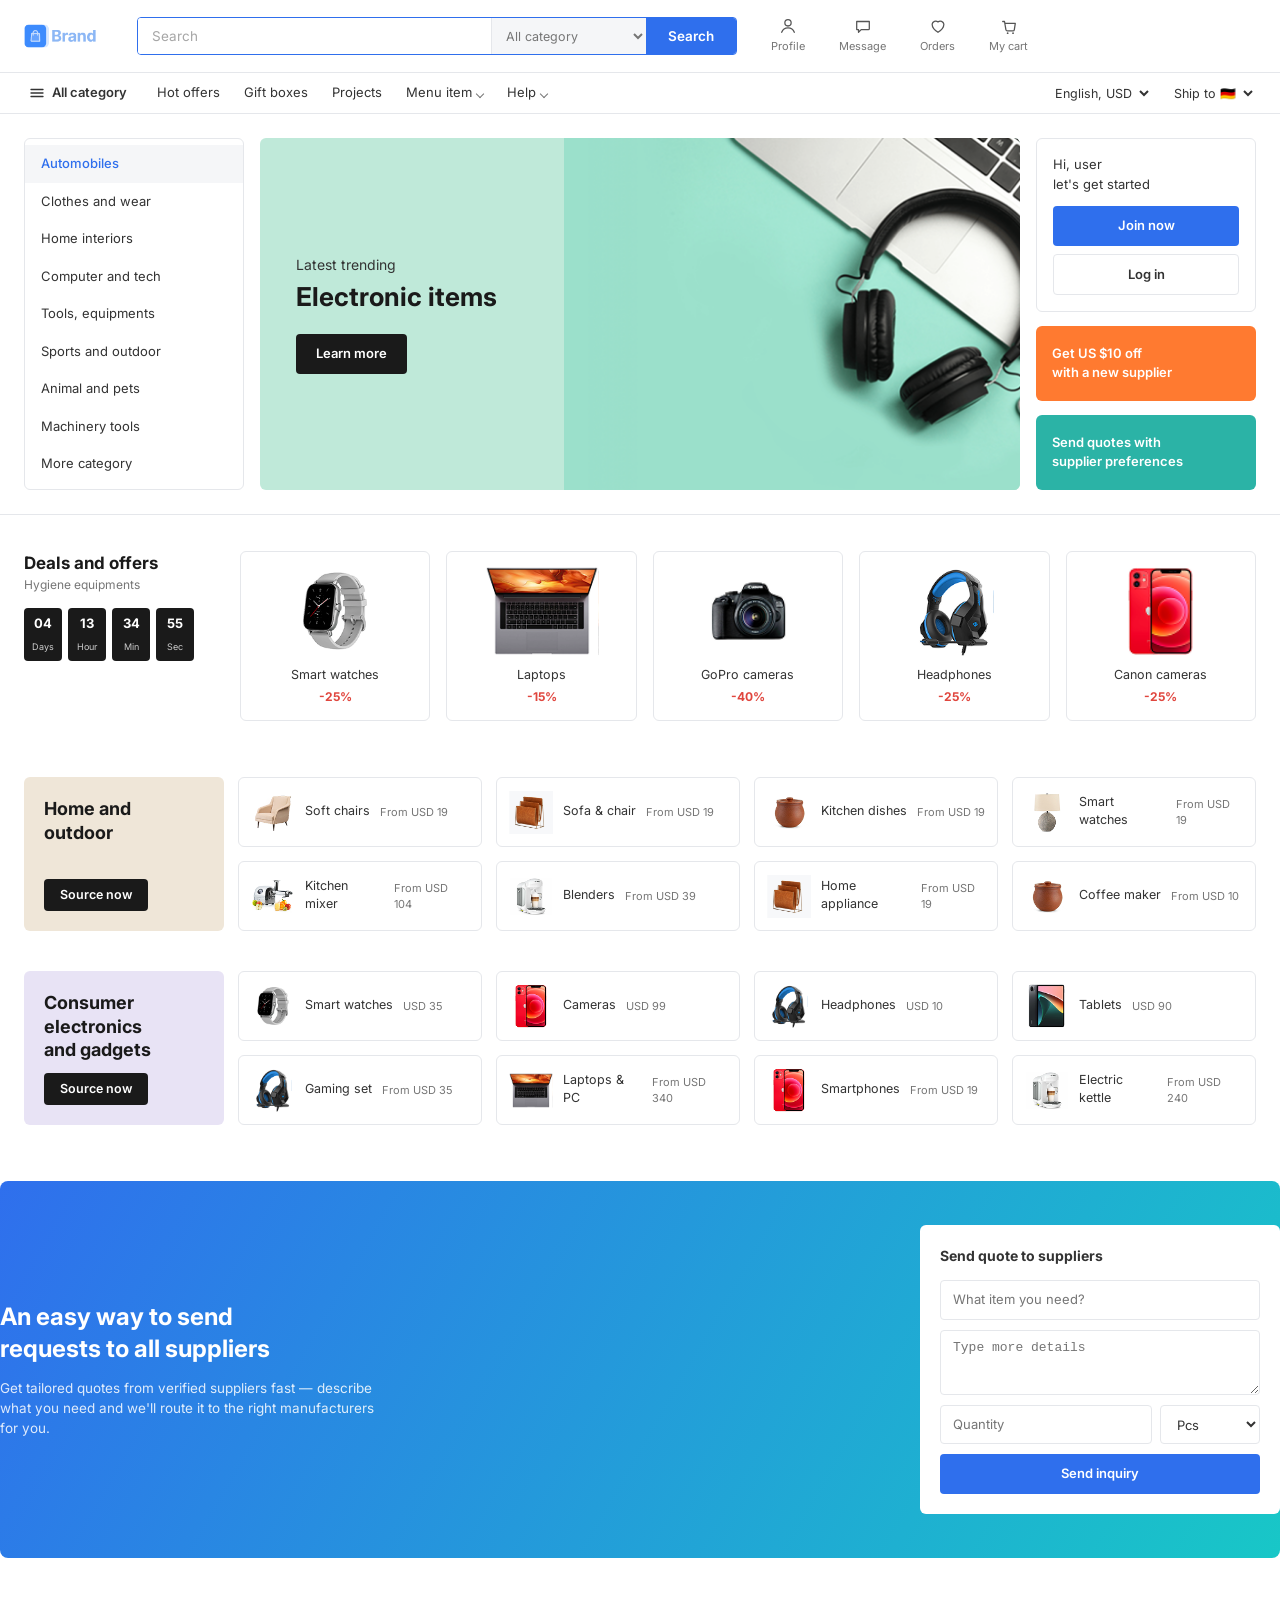
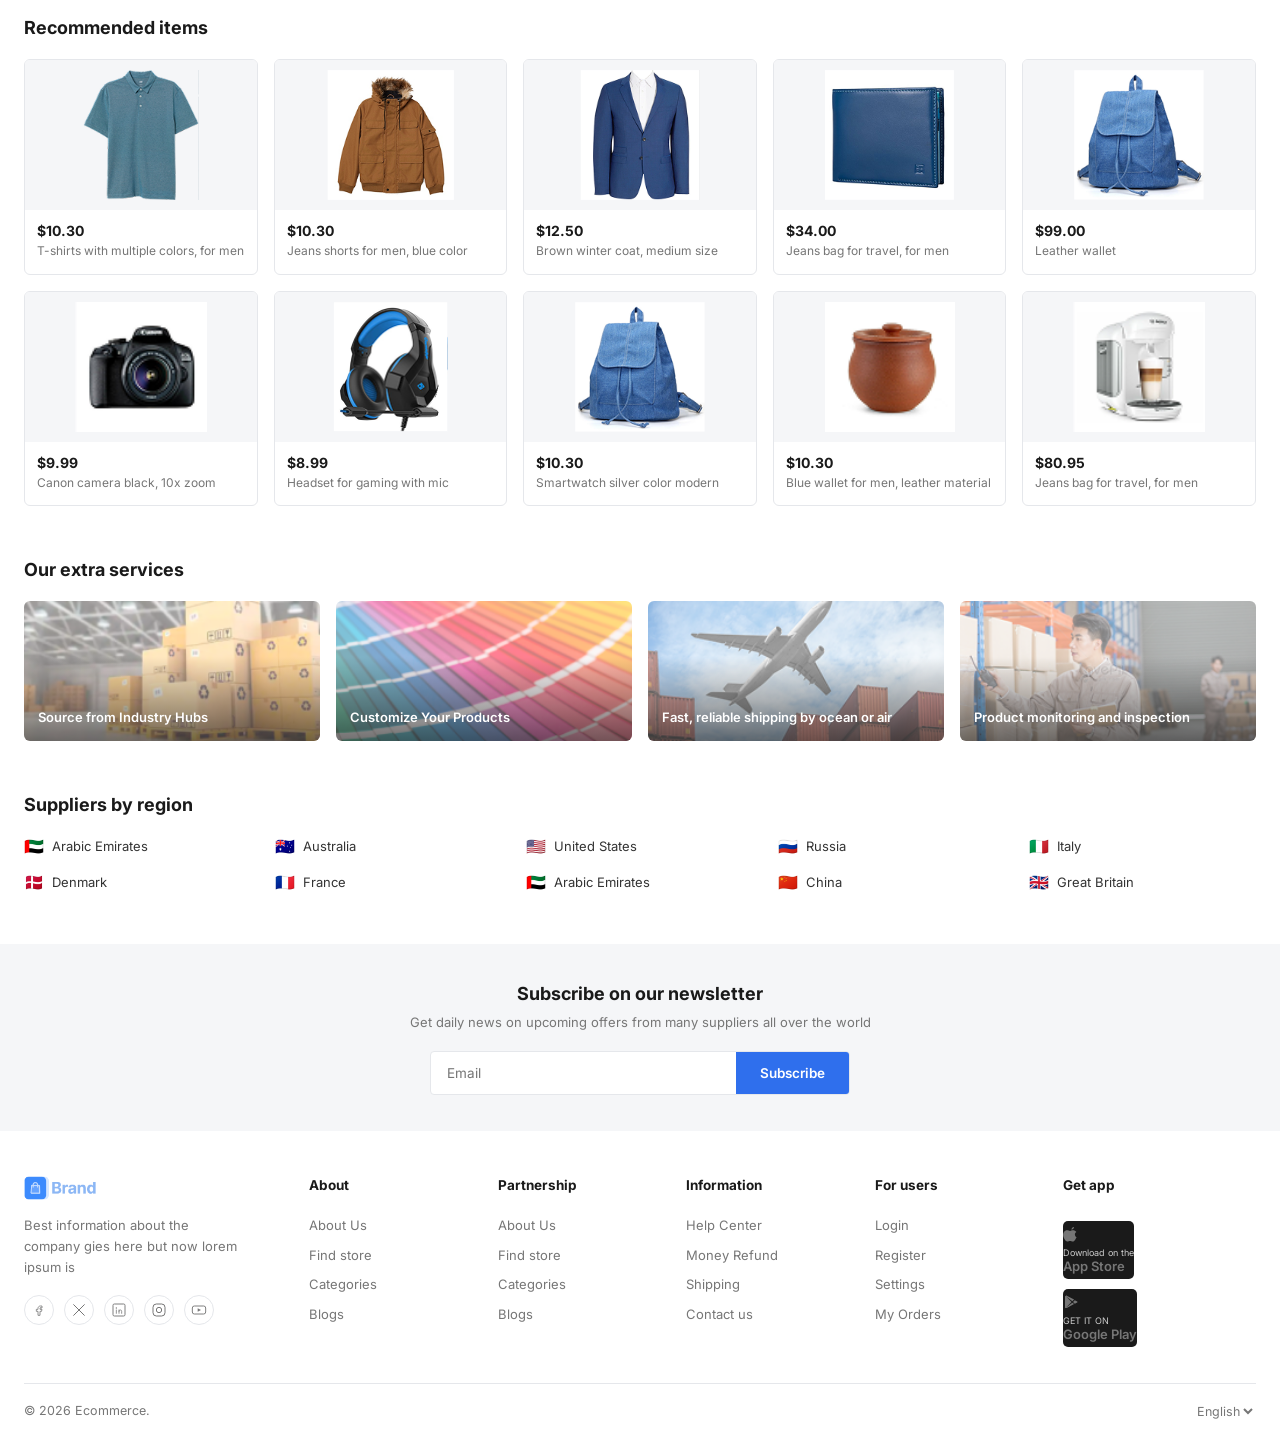
==== index.html @ 930d9fb3 "my second upload from vs code" ====
<!DOCTYPE html>
<html lang="en">
<head>
  <meta charset="UTF-8" />
  <meta name="viewport" content="width=device-width, initial-scale=1.0" />
  <title>Brand — Latest Trending Electronic Items</title>
  <link rel="preconnect" href="https://fonts.googleapis.com">
  <link rel="preconnect" href="https://fonts.gstatic.com" crossorigin>
  <link href="https://fonts.googleapis.com/css2?family=Inter:wght@400;500;600;700&display=swap" rel="stylesheet">
  <link rel="stylesheet" href="css/reset.css" />
  <link rel="stylesheet" href="css/style.css" />
</head>
<body>

  <!-- ===================== HEADER ===================== -->
  <header class="site-header" id="siteHeader">

    <!-- Main bar: logo, search, account icons -->
    <div class="main-nav">
      <div class="container main-nav__inner">

        <a href="index.html" class="logo" aria-label="Brand home">
          <img src="assets/images/logo/logo.png" alt="Brand logo" class="logo__img" />
        </a>

        <form class="search-form" role="search" action="#" method="get">
          <input type="search" name="q" placeholder="Search" aria-label="Search products" />
          <select class="search-form__category" aria-label="Category">
            <option>All category</option>
            <option>Electronics</option>
            <option>Clothes and wear</option>
            <option>Home interiors</option>
            <option>Computer and tech</option>
          </select>
          <button type="submit" class="search-form__btn">Search</button>
        </form>

        <div class="nav-actions">
          <button class="account-link">
            <svg width="18" height="18" viewBox="0 0 20 20" fill="none"><circle cx="10" cy="6.5" r="3.5" stroke="currentColor" stroke-width="1.4"/><path d="M3 17c1.2-3.5 4-5 7-5s5.8 1.5 7 5" stroke="currentColor" stroke-width="1.4" stroke-linecap="round"/></svg>
            <span>Profile</span>
          </button>
          <button class="account-link">
            <svg width="18" height="18" viewBox="0 0 20 20" fill="none"><path d="M3 5h14v8a1 1 0 01-1 1H8l-3 3v-3H3V5z" stroke="currentColor" stroke-width="1.4" stroke-linejoin="round"/></svg>
            <span>Message</span>
          </button>
          <button class="account-link">
            <svg width="18" height="18" viewBox="0 0 20 20" fill="none"><path d="M10 17s-6.5-4.2-6.5-9A4 4 0 0110 5.5 4 4 0 0116.5 8c0 4.8-6.5 9-6.5 9z" stroke="currentColor" stroke-width="1.4" stroke-linejoin="round"/></svg>
            <span>Orders</span>
          </button>
          <button class="account-link">
            <svg width="18" height="18" viewBox="0 0 20 20" fill="none"><path d="M3 5h2l1.6 9.2a1.5 1.5 0 001.5 1.3h6.3a1.5 1.5 0 001.48-1.25L17 7H6" stroke="currentColor" stroke-width="1.4" stroke-linecap="round" stroke-linejoin="round"/><circle cx="8.5" cy="18" r="1" fill="currentColor"/><circle cx="14.5" cy="18" r="1" fill="currentColor"/></svg>
            <span>My cart</span>
          </button>

          <button class="hamburger" id="hamburgerBtn" aria-label="Open menu" aria-expanded="false">
            <span></span><span></span><span></span>
          </button>
        </div>

      </div>
    </div>

    <!-- Secondary bar: category menu, language, ship-to -->
    <div class="sub-nav">
      <div class="container sub-nav__inner">
        <nav class="sub-nav__left" aria-label="Secondary">
          <button class="all-category-btn">
            <svg width="14" height="14" viewBox="0 0 14 14" fill="none"><path d="M1 3.5h12M1 7h12M1 10.5h12" stroke="currentColor" stroke-width="1.3" stroke-linecap="round"/></svg>
            All category
          </button>
          <a href="#">Hot offers</a>
          <a href="#">Gift boxes</a>
          <a href="#">Projects</a>
          <a href="#" class="has-caret">Menu item</a>
          <a href="#" class="has-caret">Help</a>
        </nav>
        <div class="sub-nav__right">
          <select class="sub-nav__select" aria-label="Language and currency">
            <option>English, USD</option>
            <option>French, EUR</option>
            <option>Urdu, PKR</option>
          </select>
          <select class="sub-nav__select" aria-label="Ship to">
            <option>Ship to 🇩🇪</option>
            <option>Ship to 🇺🇸</option>
            <option>Ship to 🇵🇰</option>
          </select>
        </div>
      </div>
    </div>
  </header>

  <!-- Mobile / off-canvas menu -->
  <div class="mobile-menu" id="mobileMenu">
    <div class="mobile-menu__header">
      <img src="assets/images/logo/logo.png" alt="Brand logo" class="logo__img" />
      <button class="icon-btn" id="closeMobileMenu" aria-label="Close menu">
        <svg width="20" height="20" viewBox="0 0 20 20"><path d="M4 4l12 12M16 4L4 16" stroke="currentColor" stroke-width="1.6" stroke-linecap="round"/></svg>
      </button>
    </div>
    <nav class="mobile-menu__nav">
      <a href="#">All category</a>
      <a href="#">Hot offers</a>
      <a href="#">Gift boxes</a>
      <a href="#">Projects</a>
      <a href="#">Menu item</a>
      <a href="#">Help</a>
    </nav>
  </div>
  <div class="overlay" id="overlay"></div>

  <!-- ===================== MAIN PLACEHOLDER ===================== -->
  <main>

    <!-- ===================== HERO ===================== -->
    <section class="hero">
      <div class="container hero__grid">

        <aside class="hero__categories">
          <ul>
            <li class="is-active">Automobiles</li>
            <li>Clothes and wear</li>
            <li>Home interiors</li>
            <li>Computer and tech</li>
            <li>Tools, equipments</li>
            <li>Sports and outdoor</li>
            <li>Animal and pets</li>
            <li>Machinery tools</li>
            <li>More category</li>
          </ul>
        </aside>

        <div class="hero__banner">
          <div class="hero__banner-text">
            <p class="hero__eyebrow">Latest trending</p>
            <h1>Electronic items</h1>
            <button class="btn btn--dark">Learn more</button>
          </div>
          <img src="assets/images/backgrounds/banner-board-800x420-2.png" alt="Headphones and laptop" class="hero__banner-img" />
        </div>

        <div class="hero__side">
          <div class="hero__welcome">
            <p>Hi, user<br/>let's get started</p>
            <button class="btn btn--primary btn--block">Join now</button>
            <button class="btn btn--outline btn--block">Log in</button>
          </div>
          <div class="hero__promo hero__promo--orange">
            <p>Get US $10 off<br/>with a new supplier</p>
          </div>
          <div class="hero__promo hero__promo--teal">
            <p>Send quotes with<br/>supplier preferences</p>
          </div>
        </div>

      </div>
    </section>

    <!-- ===================== DEALS & OFFERS ===================== -->
    <section class="deals">
      <div class="container deals__grid">

        <div class="deals__heading">
          <h2>Deals and offers</h2>
          <p>Hygiene equipments</p>
          <div class="countdown" id="dealsCountdown">
            <div><span id="cd-days">04</span><small>Days</small></div>
            <div><span id="cd-hours">13</span><small>Hour</small></div>
            <div><span id="cd-mins">34</span><small>Min</small></div>
            <div><span id="cd-secs">56</span><small>Sec</small></div>
          </div>
        </div>

        <a href="listing.html" class="deal-card">
          <img src="assets/images/products/tech/8.png" alt="Smart watches" />
          <p class="deal-card__name">Smart watches</p>
          <p class="deal-card__off">-25%</p>
        </a>
        <a href="listing.html" class="deal-card">
          <img src="assets/images/products/tech/image-34.png" alt="Laptops" />
          <p class="deal-card__name">Laptops</p>
          <p class="deal-card__off">-15%</p>
        </a>
        <a href="listing.html" class="deal-card">
          <img src="assets/images/products/tech/6.png" alt="GoPro cameras" />
          <p class="deal-card__name">GoPro cameras</p>
          <p class="deal-card__off">-40%</p>
        </a>
        <a href="listing.html" class="deal-card">
          <img src="assets/images/products/tech/image-29.png" alt="Headphones" />
          <p class="deal-card__name">Headphones</p>
          <p class="deal-card__off">-25%</p>
        </a>
        <a href="listing.html" class="deal-card">
          <img src="assets/images/products/tech/image-33.png" alt="Canon cameras" />
          <p class="deal-card__name">Canon cameras</p>
          <p class="deal-card__off">-25%</p>
        </a>

      </div>
    </section>

    <!-- ===================== CATEGORY: HOME & OUTDOOR ===================== -->
    <section class="category-block">
      <div class="container category-block__grid">

        <div class="category-block__intro category-block__intro--tan">
          <h3>Home and<br/>outdoor</h3>
          <button class="btn btn--dark btn--sm">Source now</button>
        </div>

        <a href="#" class="mini-card">
          <img src="assets/images/products/interior/1.png" alt="Soft chairs" />
          <p>Soft chairs</p>
          <span>From USD 19</span>
        </a>
        <a href="#" class="mini-card">
          <img src="assets/images/products/interior/7.png" alt="Sofa & chair" />
          <p>Sofa &amp; chair</p>
          <span>From USD 19</span>
        </a>
        <a href="#" class="mini-card">
          <img src="assets/images/products/interior/3.png" alt="Kitchen dishes" />
          <p>Kitchen dishes</p>
          <span>From USD 19</span>
        </a>
        <a href="#" class="mini-card">
          <img src="assets/images/products/interior/6.png" alt="Smart watches" />
          <p>Smart watches</p>
          <span>From USD 19</span>
        </a>

        <a href="#" class="mini-card">
          <img src="assets/images/products/interior/9.png" alt="Kitchen mixer" />
          <p>Kitchen mixer</p>
          <span>From USD 104</span>
        </a>
        <a href="#" class="mini-card">
          <img src="assets/images/products/interior/8.png" alt="Blenders" />
          <p>Blenders</p>
          <span>From USD 39</span>
        </a>
        <a href="#" class="mini-card">
          <img src="assets/images/products/interior/7.png" alt="Home appliance" />
          <p>Home appliance</p>
          <span>From USD 19</span>
        </a>
        <a href="#" class="mini-card">
          <img src="assets/images/products/interior/3.png" alt="Coffee maker" />
          <p>Coffee maker</p>
          <span>From USD 10</span>
        </a>

      </div>
    </section>

    <!-- ===================== CATEGORY: CONSUMER ELECTRONICS ===================== -->
    <section class="category-block">
      <div class="container category-block__grid">

        <div class="category-block__intro category-block__intro--lavender">
          <h3>Consumer electronics<br/>and gadgets</h3>
          <button class="btn btn--dark btn--sm">Source now</button>
        </div>

        <a href="#" class="mini-card">
          <img src="assets/images/products/tech/8.png" alt="Smart watches" />
          <p>Smart watches</p>
          <span>USD 35</span>
        </a>
        <a href="#" class="mini-card">
          <img src="assets/images/products/tech/image-33.png" alt="Cameras" />
          <p>Cameras</p>
          <span>USD 99</span>
        </a>
        <a href="#" class="mini-card">
          <img src="assets/images/products/tech/image-29.png" alt="Headphones" />
          <p>Headphones</p>
          <span>USD 10</span>
        </a>
        <a href="#" class="mini-card">
          <img src="assets/images/products/tech/image-32.png" alt="Tablets" />
          <p>Tablets</p>
          <span>USD 90</span>
        </a>

        <a href="#" class="mini-card">
          <img src="assets/images/products/tech/image-29.png" alt="Gaming set" />
          <p>Gaming set</p>
          <span>From USD 35</span>
        </a>
        <a href="#" class="mini-card">
          <img src="assets/images/products/tech/image-34.png" alt="Laptops & PC" />
          <p>Laptops &amp; PC</p>
          <span>From USD 340</span>
        </a>
        <a href="#" class="mini-card">
          <img src="assets/images/products/tech/image-33.png" alt="Smartphones" />
          <p>Smartphones</p>
          <span>From USD 19</span>
        </a>
        <a href="#" class="mini-card">
          <img src="assets/images/products/interior/8.png" alt="Electric kettle" />
          <p>Electric kettle</p>
          <span>From USD 240</span>
        </a>

      </div>
    </section>

    <!-- ===================== SUPPLIER CTA ===================== -->
    <section class="supplier-cta">
      <div class="container supplier-cta__grid">
        <div class="supplier-cta__text">
          <h2>An easy way to send<br/>requests to all suppliers</h2>
          <p>Get tailored quotes from verified suppliers fast — describe what you need and we'll route it to the right manufacturers for you.</p>
        </div>
        <form class="supplier-cta__form">
          <h4>Send quote to suppliers</h4>
          <input type="text" placeholder="What item you need?" />
          <textarea placeholder="Type more details" rows="3"></textarea>
          <div class="supplier-cta__form-row">
            <input type="number" placeholder="Quantity" />
            <select aria-label="Unit">
              <option>Pcs</option>
              <option>Boxes</option>
              <option>Pallets</option>
            </select>
          </div>
          <button type="submit" class="btn btn--primary btn--block">Send inquiry</button>
        </form>
      </div>
    </section>

    <!-- ===================== RECOMMENDED ITEMS ===================== -->
    <section class="recommended">
      <div class="container">
        <h2>Recommended items</h2>
        <div class="product-grid">

          <a href="listing.html" class="product-card">
            <img src="assets/images/products/cloth/bitmap.png" alt="T-shirts with multiple colors, for men" />
            <p class="product-card__price">$10.30</p>
            <p class="product-card__name">T-shirts with multiple colors, for men</p>
          </a>
          <a href="listing.html" class="product-card">
            <img src="assets/images/products/cloth/2-1.png" alt="Jeans shorts for men, blue color" />
            <p class="product-card__price">$10.30</p>
            <p class="product-card__name">Jeans shorts for men, blue color</p>
          </a>
          <a href="listing.html" class="product-card">
            <img src="assets/images/products/cloth/image-30.png" alt="Brown winter coat, medium size" />
            <p class="product-card__price">$12.50</p>
            <p class="product-card__name">Brown winter coat, medium size</p>
          </a>
          <a href="listing.html" class="product-card">
            <img src="assets/images/products/cloth/image-24.png" alt="Jeans bag for travel, for men" />
            <p class="product-card__price">$34.00</p>
            <p class="product-card__name">Jeans bag for travel, for men</p>
          </a>
          <a href="listing.html" class="product-card">
            <img src="assets/images/products/cloth/image-26.png" alt="Leather wallet" />
            <p class="product-card__price">$99.00</p>
            <p class="product-card__name">Leather wallet</p>
          </a>

          <a href="listing.html" class="product-card">
            <img src="assets/images/products/tech/6.png" alt="Canon camera, black, 10x zoom" />
            <p class="product-card__price">$9.99</p>
            <p class="product-card__name">Canon camera black, 10x zoom</p>
          </a>
          <a href="listing.html" class="product-card">
            <img src="assets/images/products/tech/image-29.png" alt="Headset for gaming with mic" />
            <p class="product-card__price">$8.99</p>
            <p class="product-card__name">Headset for gaming with mic</p>
          </a>
          <a href="listing.html" class="product-card">
            <img src="assets/images/products/cloth/image-26.png" alt="Smartwatch silver color modern" />
            <p class="product-card__price">$10.30</p>
            <p class="product-card__name">Smartwatch silver color modern</p>
          </a>
          <a href="listing.html" class="product-card">
            <img src="assets/images/products/interior/3.png" alt="Blue wallet for men, leather material" />
            <p class="product-card__price">$10.30</p>
            <p class="product-card__name">Blue wallet for men, leather material</p>
          </a>
          <a href="listing.html" class="product-card">
            <img src="assets/images/products/interior/8.png" alt="Jeans bag for travel, for men" />
            <p class="product-card__price">$80.95</p>
            <p class="product-card__name">Jeans bag for travel, for men</p>
          </a>

        </div>
      </div>
    </section>

    <!-- ===================== EXTRA SERVICES ===================== -->
    <section class="extra-services">
      <div class="container">
        <h2>Our extra services</h2>
        <div class="service-grid">
          <a href="#" class="service-card">
            <img src="assets/images/backgrounds/mask-group.png" alt="Source from Industry Hubs" />
            <p>Source from Industry Hubs</p>
          </a>
          <a href="#" class="service-card">
            <img src="assets/images/backgrounds/mask-group-1.png" alt="Customize Your Products" />
            <p>Customize Your Products</p>
          </a>
          <a href="#" class="service-card">
            <img src="assets/images/backgrounds/image-106.png" alt="Fast, reliable shipping by ocean or air" />
            <p>Fast, reliable shipping by ocean or air</p>
          </a>
          <a href="#" class="service-card">
            <img src="assets/images/backgrounds/image-107.png" alt="Product monitoring and inspection" />
            <p>Product monitoring and inspection</p>
          </a>
        </div>
      </div>
    </section>

    <!-- ===================== SUPPLIERS BY REGION ===================== -->
    <section class="suppliers-region">
      <div class="container">
        <h2>Suppliers by region</h2>
        <div class="region-grid">
          <a href="#"><span class="flag">🇦🇪</span> Arabic Emirates</a>
          <a href="#"><span class="flag">🇦🇺</span> Australia</a>
          <a href="#"><span class="flag">🇺🇸</span> United States</a>
          <a href="#"><span class="flag">🇷🇺</span> Russia</a>
          <a href="#"><span class="flag">🇮🇹</span> Italy</a>
          <a href="#"><span class="flag">🇩🇰</span> Denmark</a>
          <a href="#"><span class="flag">🇫🇷</span> France</a>
          <a href="#"><span class="flag">🇦🇪</span> Arabic Emirates</a>
          <a href="#"><span class="flag">🇨🇳</span> China</a>
          <a href="#"><span class="flag">🇬🇧</span> Great Britain</a>
        </div>
      </div>
    </section>

  </main>

  <!-- ===================== FOOTER ===================== -->
  <footer class="site-footer">

    <div class="newsletter-band">
      <div class="container newsletter-band__inner">
        <h3>Subscribe on our newsletter</h3>
        <p>Get daily news on upcoming offers from many suppliers all over the world</p>
        <form class="newsletter-form" action="#" method="post">
          <input type="email" name="email" placeholder="Email" aria-label="Email address" required />
          <button type="submit">Subscribe</button>
        </form>
      </div>
    </div>

    <div class="container">
      <div class="footer-grid">

        <div class="footer-col footer-col--brand">
          <img src="assets/images/logo/logo.png" alt="Brand logo" class="logo__img" />
          <p>Best information about the company gies here but now lorem ipsum is</p>
          <div class="social-row">
            <a href="#" aria-label="Facebook">
              <svg width="16" height="16" viewBox="0 0 24 24" fill="none"><path d="M14 9h2.5V6H14c-1.93 0-3.5 1.57-3.5 3.5V11H8v3h2.5v6h3v-6h2.3l.7-3h-3v-1.5c0-.55.45-1 1-1z" stroke="currentColor" stroke-width="1.2" stroke-linejoin="round"/></svg>
            </a>
            <a href="#" aria-label="Twitter">
              <svg width="16" height="16" viewBox="0 0 24 24" fill="none"><path d="M4 4l16 16M20 4L4 20" stroke="currentColor" stroke-width="1.5" stroke-linecap="round"/></svg>
            </a>
            <a href="#" aria-label="LinkedIn">
              <svg width="16" height="16" viewBox="0 0 24 24" fill="none"><rect x="3" y="3" width="18" height="18" rx="2" stroke="currentColor" stroke-width="1.4"/><circle cx="8" cy="9" r="1" fill="currentColor"/><path d="M8 12v5M12 12v5M12 14c0-1.5 1-2 2-2s2 .5 2 2v3" stroke="currentColor" stroke-width="1.2" stroke-linecap="round"/></svg>
            </a>
            <a href="#" aria-label="Instagram">
              <svg width="16" height="16" viewBox="0 0 24 24" fill="none"><rect x="3" y="3" width="18" height="18" rx="5" stroke="currentColor" stroke-width="1.5"/><circle cx="12" cy="12" r="4" stroke="currentColor" stroke-width="1.5"/></svg>
            </a>
            <a href="#" aria-label="YouTube">
              <svg width="16" height="16" viewBox="0 0 24 24" fill="none"><rect x="2" y="6" width="20" height="12" rx="3" stroke="currentColor" stroke-width="1.4"/><path d="M10 9.5l5 2.5-5 2.5z" fill="currentColor"/></svg>
            </a>
          </div>
        </div>

        <div class="footer-col">
          <h4>About</h4>
          <a href="#">About Us</a>
          <a href="#">Find store</a>
          <a href="#">Categories</a>
          <a href="#">Blogs</a>
        </div>

        <div class="footer-col">
          <h4>Partnership</h4>
          <a href="#">About Us</a>
          <a href="#">Find store</a>
          <a href="#">Categories</a>
          <a href="#">Blogs</a>
        </div>

        <div class="footer-col">
          <h4>Information</h4>
          <a href="#">Help Center</a>
          <a href="#">Money Refund</a>
          <a href="#">Shipping</a>
          <a href="#">Contact us</a>
        </div>

        <div class="footer-col">
          <h4>For users</h4>
          <a href="#">Login</a>
          <a href="#">Register</a>
          <a href="#">Settings</a>
          <a href="#">My Orders</a>
        </div>

        <div class="footer-col footer-col--app">
          <h4>Get app</h4>
          <a href="#" class="app-badge">
            <svg width="16" height="16" viewBox="0 0 24 24" fill="currentColor"><path d="M16.5 1.5c.1 1-.3 2-1 2.7-.6.8-1.7 1.4-2.7 1.3-.1-1 .4-2 1-2.7.7-.8 1.8-1.3 2.7-1.3zM20 17.4c-.5 1.2-.8 1.7-1.5 2.7-1 1.5-2.3 3.3-4 3.3-1.5 0-1.9-1-3.9-1s-2.5 1-4 1c-1.7 0-3-1.7-4-3.1-2.7-4-3-8.6-1.3-11.1 1.2-1.8 3-2.8 4.8-2.8 1.8 0 3 1 4.5 1s2.5-1.2 4.7-1c1.4.1 3.6.6 4.8 2.7-3.4 1.9-2.9 6.4.9 8.3z"/></svg>
            <div><span>Download on the</span><strong>App Store</strong></div>
          </a>
          <a href="#" class="app-badge">
            <svg width="16" height="16" viewBox="0 0 24 24" fill="currentColor"><path d="M3.6 2.6c-.4.3-.6.8-.6 1.4v16c0 .6.2 1.1.6 1.4l9.2-9.4-9.2-9.4zM15 12l2.7-2.7 3.6 2c.7.4.7 1 0 1.4l-3.6 2L15 12zM4.3 3.3L14 11l2.6-2.6L5.7 2.6c-.5-.3-1-.2-1.4.2v.5zM4.3 20.7c.4.4.9.5 1.4.2l10.9-5.8L14 13l-9.7 7.7z"/></svg>
            <div><span>GET IT ON</span><strong>Google Play</strong></div>
          </a>
        </div>

      </div>

      <div class="footer-bottom">
        <p>&copy; 2026 Ecommerce.</p>
        <select class="footer-bottom__lang" aria-label="Language">
          <option>English</option>
          <option>French</option>
          <option>Urdu</option>
        </select>
      </div>
    </div>

  </footer>

  <script src="js/main.js"></script>
</body>
</html>
---- css/style.css ----
/* =====================================================
   DESIGN TOKENS — matched to Figma (blue B2B marketplace style)
===================================================== */
:root {
  --color-blue:        #2F6FED;   /* primary brand blue */
  --color-blue-dark:    #1F54C2;
  --color-ink:           #1A1A1A;
  --color-text:           #333333;
  --color-muted:            #767676;
  --color-line:              #E5E7EB;
  --color-bg:                  #FFFFFF;
  --color-bg-soft:               #F5F6F8;
  --color-orange:                  #FF7A30;

  --font-body: 'Inter', -apple-system, BlinkMacSystemFont, sans-serif;

  --container-w: 1280px;
}

body {
  font-family: var(--font-body);
  background: var(--color-bg);
  color: var(--color-text);
  font-size: 14px;
  line-height: 1.5;
}

.container {
  max-width: var(--container-w);
  margin: 0 auto;
  padding: 0 24px;
}

/* =====================================================
   HEADER — MAIN BAR
===================================================== */
.site-header {
  position: sticky;
  top: 0;
  z-index: 100;
  background: var(--color-bg);
}

.main-nav {
  border-bottom: 1px solid var(--color-line);
}
.main-nav__inner {
  height: 72px;
  display: flex;
  align-items: center;
  gap: 28px;
}

.logo__img { height: 26px; width: auto; display: block; }

/* Search form — logo-attached pill: input | category select | search button */
.search-form {
  flex: 1;
  max-width: 600px;
  display: flex;
  align-items: stretch;
  height: 38px;
  border: 1.5px solid var(--color-blue);
  border-radius: 4px;
  overflow: hidden;
}
.search-form input {
  flex: 1;
  padding: 0 14px;
  border: none;
  font-size: 13.5px;
  background: var(--color-bg);
}
.search-form input::placeholder { color: #A6A6A6; }
.search-form__category {
  border: none;
  border-left: 1px solid var(--color-line);
  background: var(--color-bg-soft);
  padding: 0 10px;
  font-size: 12.5px;
  color: var(--color-muted);
  min-width: 110px;
}
.search-form__btn {
  background: var(--color-blue);
  color: #fff;
  font-weight: 600;
  font-size: 13.5px;
  padding: 0 22px;
  transition: background 0.15s;
}
.search-form__btn:hover { background: var(--color-blue-dark); }

/* Account icons row */
.nav-actions {
  display: flex;
  align-items: center;
  gap: 22px;
  flex-shrink: 0;
}
.account-link {
  display: flex;
  flex-direction: column;
  align-items: center;
  gap: 3px;
  color: var(--color-text);
}
.account-link svg { color: #555; }
.account-link span {
  font-size: 11px;
  color: var(--color-muted);
  white-space: nowrap;
}
.account-link:hover svg,
.account-link:hover span { color: var(--color-blue); }

.hamburger {
  display: none;
  flex-direction: column;
  justify-content: center;
  gap: 5px;
  width: 32px;
  height: 32px;
}
.hamburger span {
  display: block;
  width: 20px;
  height: 1.6px;
  background: var(--color-ink);
  margin: 0 auto;
}

/* =====================================================
   HEADER — SUB NAV (category bar)
===================================================== */
.sub-nav {
  background: var(--color-bg);
  border-bottom: 1px solid var(--color-line);
}
.sub-nav__inner {
  height: 40px;
  display: flex;
  align-items: center;
  justify-content: space-between;
}
.sub-nav__left {
  display: flex;
  align-items: center;
  gap: 24px;
}
.all-category-btn {
  display: flex;
  align-items: center;
  gap: 8px;
  font-size: 13px;
  font-weight: 600;
  color: var(--color-text);
}
.sub-nav__left a {
  font-size: 13px;
  color: var(--color-text);
  transition: color 0.15s;
}
.sub-nav__left a:hover { color: var(--color-blue); }
.has-caret::after {
  content: '';
  display: inline-block;
  width: 6px;
  height: 6px;
  border-right: 1.4px solid var(--color-muted);
  border-bottom: 1.4px solid var(--color-muted);
  transform: rotate(45deg);
  margin-left: 5px;
}

.sub-nav__right { display: flex; align-items: center; gap: 18px; }
.sub-nav__select {
  font-size: 12.5px;
  color: var(--color-text);
  background: transparent;
  padding-right: 4px;
}

/* =====================================================
   MOBILE MENU
===================================================== */
.mobile-menu {
  position: fixed;
  top: 0;
  right: 0;
  height: 100%;
  width: 300px;
  max-width: 84vw;
  background: var(--color-bg);
  z-index: 200;
  transform: translateX(100%);
  transition: transform 0.28s ease;
  display: flex;
  flex-direction: column;
}
.mobile-menu.is-open { transform: translateX(0); }
.mobile-menu__header {
  display: flex;
  align-items: center;
  justify-content: space-between;
  padding: 18px 22px;
  border-bottom: 1px solid var(--color-line);
}
.mobile-menu__nav { display: flex; flex-direction: column; padding: 8px 22px; }
.mobile-menu__nav a {
  padding: 14px 0;
  border-bottom: 1px solid var(--color-line);
  font-size: 15px;
  font-weight: 500;
  color: var(--color-text);
}
.icon-btn {
  width: 34px; height: 34px;
  display: flex; align-items: center; justify-content: center;
  border-radius: 50%;
}
.icon-btn:hover { background: var(--color-bg-soft); }

.overlay {
  position: fixed;
  inset: 0;
  background: rgba(0,0,0,0.4);
  z-index: 150;
  opacity: 0;
  visibility: hidden;
  transition: opacity 0.25s;
}
.overlay.is-visible { opacity: 1; visibility: visible; }

/* =====================================================
   BUTTONS (shared)
===================================================== */
.btn {
  display: inline-flex;
  align-items: center;
  justify-content: center;
  font-size: 13px;
  font-weight: 600;
  padding: 10px 20px;
  border-radius: 4px;
  transition: background 0.15s, opacity 0.15s;
  cursor: pointer;
}
.btn--block { width: 100%; }
.btn--sm { padding: 7px 16px; font-size: 12.5px; }
.btn--primary { background: var(--color-blue); color: #fff; }
.btn--primary:hover { background: var(--color-blue-dark); }
.btn--dark { background: var(--color-ink); color: #fff; }
.btn--dark:hover { opacity: 0.85; }
.btn--outline { background: #fff; color: var(--color-text); border: 1px solid var(--color-line); }
.btn--outline:hover { border-color: var(--color-blue); color: var(--color-blue); }

/* =====================================================
   HERO
===================================================== */
.hero { padding: 24px 0; background: var(--color-bg); }
.hero__grid {
  display: grid;
  grid-template-columns: 220px 1fr 220px;
  gap: 16px;
}

.hero__categories {
  border: 1px solid var(--color-line);
  border-radius: 6px;
  padding: 6px 0;
}
.hero__categories li {
  padding: 9px 16px;
  font-size: 13px;
  color: var(--color-text);
  cursor: pointer;
}
.hero__categories li:hover,
.hero__categories li.is-active {
  background: var(--color-bg-soft);
  color: var(--color-blue);
  font-weight: 500;
}

.hero__banner {
  position: relative;
  border-radius: 6px;
  overflow: hidden;
  background: #BFE9D9;
  min-height: 340px;
  display: flex;
  align-items: center;
}
.hero__banner-text {
  position: relative;
  z-index: 2;
  padding: 0 0 0 36px;
  max-width: 280px;
}
.hero__eyebrow { font-size: 14px; color: var(--color-text); margin-bottom: 2px; }
.hero__banner-text h1 {
  font-size: 26px;
  font-weight: 700;
  color: var(--color-ink);
  margin-bottom: 18px;
}
.hero__banner-img {
  position: absolute;
  right: 0;
  top: 0;
  height: 100%;
  width: 60%;
  object-fit: cover;
}

.hero__side { display: flex; flex-direction: column; gap: 14px; }
.hero__welcome {
  border: 1px solid var(--color-line);
  border-radius: 6px;
  padding: 16px;
  display: flex;
  flex-direction: column;
  gap: 8px;
}
.hero__welcome p { font-size: 13px; margin-bottom: 4px; color: var(--color-text); }
.hero__promo {
  border-radius: 6px;
  padding: 16px;
  flex: 1;
  display: flex;
  align-items: center;
  color: #fff;
  font-size: 13px;
  font-weight: 600;
}
.hero__promo--orange { background: var(--color-orange); }
.hero__promo--teal { background: #2BB3A6; }

/* =====================================================
   DEALS & OFFERS
===================================================== */
.deals { padding: 36px 0; border-top: 1px solid var(--color-line); }
.deals__grid {
  display: grid;
  grid-template-columns: 200px repeat(5, 1fr);
  gap: 16px;
  align-items: start;
}
.deals__heading h2 { font-size: 17px; font-weight: 700; color: var(--color-ink); }
.deals__heading p { font-size: 12px; color: var(--color-muted); margin-bottom: 14px; }
.countdown { display: flex; gap: 6px; }
.countdown div {
  background: var(--color-ink);
  color: #fff;
  border-radius: 4px;
  padding: 6px 8px;
  text-align: center;
  min-width: 38px;
}
.countdown span { display: block; font-size: 13px; font-weight: 700; }
.countdown small { font-size: 9px; color: #ccc; }

.deal-card {
  border: 1px solid var(--color-line);
  border-radius: 6px;
  padding: 14px;
  text-align: center;
  transition: box-shadow 0.15s, border-color 0.15s;
}
.deal-card:hover { box-shadow: 0 6px 18px rgba(0,0,0,0.06); border-color: var(--color-blue); }
.deal-card img { width: 100%; height: 90px; object-fit: contain; margin-bottom: 10px; }
.deal-card__name { font-size: 12.5px; color: var(--color-text); margin-bottom: 4px; }
.deal-card__off { font-size: 12px; font-weight: 700; color: #E0463E; }

/* =====================================================
   CATEGORY BLOCKS (Home & outdoor / Consumer electronics)
===================================================== */
.category-block { padding: 20px 0; }
.category-block__grid {
  display: grid;
  grid-template-columns: 200px repeat(4, 1fr);
  grid-template-rows: repeat(2, 1fr);
  gap: 14px;
}
.category-block__intro {
  grid-row: 1 / 3;
  border-radius: 6px;
  padding: 20px;
  display: flex;
  flex-direction: column;
  justify-content: space-between;
  position: relative;
}
.category-block__intro--tan { background-color: #EFE6D8; }
.category-block__intro--lavender { background-color: #E8E3F5; }
.category-block__intro h3 {
  font-size: 18px;
  font-weight: 700;
  color: var(--color-ink);
  line-height: 1.3;
}
.category-block__intro .btn { width: fit-content; }

.mini-card {
  border: 1px solid var(--color-line);
  border-radius: 6px;
  padding: 12px;
  display: flex;
  align-items: center;
  gap: 10px;
}
.mini-card:hover { border-color: var(--color-blue); }
.mini-card img { width: 44px; height: 44px; object-fit: contain; flex-shrink: 0; }
.mini-card p { font-size: 12.5px; color: var(--color-text); margin-bottom: 2px; }
.mini-card span { font-size: 11px; color: var(--color-muted); }

/* =====================================================
   SUPPLIER CTA
===================================================== */
.supplier-cta {
  margin: 36px 0;
  background: linear-gradient(120deg, #2F6FED, #18C7C7);
  border-radius: 8px;
  overflow: hidden;
}
.supplier-cta__grid {
  display: grid;
  grid-template-columns: 1fr 360px;
  gap: 32px;
  align-items: center;
  padding: 44px 0;
}
.supplier-cta__text h2 {
  color: #fff;
  font-size: 24px;
  font-weight: 700;
  line-height: 1.35;
  margin-bottom: 12px;
}
.supplier-cta__text p {
  color: rgba(255,255,255,0.85);
  font-size: 13.5px;
  max-width: 380px;
}
.supplier-cta__form {
  background: #fff;
  border-radius: 6px;
  padding: 20px;
  display: flex;
  flex-direction: column;
  gap: 10px;
}
.supplier-cta__form h4 { font-size: 14px; font-weight: 700; margin-bottom: 4px; }
.supplier-cta__form input,
.supplier-cta__form textarea,
.supplier-cta__form select {
  border: 1px solid var(--color-line);
  border-radius: 4px;
  padding: 9px 12px;
  font-size: 13px;
  width: 100%;
}
.supplier-cta__form-row { display: grid; grid-template-columns: 1fr 100px; gap: 8px; }

/* =====================================================
   RECOMMENDED ITEMS / PRODUCT GRID
===================================================== */
.recommended { padding: 20px 0 40px; }
.recommended h2 { font-size: 18px; font-weight: 700; margin-bottom: 18px; color: var(--color-ink); }
.product-grid {
  display: grid;
  grid-template-columns: repeat(5, 1fr);
  gap: 16px;
}
.product-card {
  border: 1px solid var(--color-line);
  border-radius: 6px;
  overflow: hidden;
  display: block;
  transition: box-shadow 0.15s, border-color 0.15s;
}
.product-card:hover { box-shadow: 0 8px 20px rgba(0,0,0,0.07); border-color: var(--color-blue); }
.product-card img {
  width: 100%;
  height: 150px;
  object-fit: contain;
  background: var(--color-bg-soft);
  padding: 10px;
}
.product-card__price { font-size: 14px; font-weight: 700; color: var(--color-ink); padding: 10px 12px 2px; }
.product-card__name {
  font-size: 12px;
  color: var(--color-muted);
  padding: 0 12px 14px;
  line-height: 1.4;
}

/* =====================================================
   EXTRA SERVICES
===================================================== */
.extra-services { padding: 10px 0 40px; }
.extra-services h2 { font-size: 18px; font-weight: 700; margin-bottom: 18px; color: var(--color-ink); }
.service-grid {
  display: grid;
  grid-template-columns: repeat(4, 1fr);
  gap: 16px;
}
.service-card { position: relative; border-radius: 6px; overflow: hidden; display: block; }
.service-card img { width: 100%; height: 140px; object-fit: cover; display: block; }
.service-card p {
  position: absolute;
  inset: 0;
  display: flex;
  align-items: flex-end;
  padding: 14px;
  color: #fff;
  font-size: 13px;
  font-weight: 600;
  background: linear-gradient(180deg, rgba(0,0,0,0) 40%, rgba(0,0,0,0.55));
}

/* =====================================================
   SUPPLIERS BY REGION
===================================================== */
.suppliers-region { padding: 10px 0 50px; }
.suppliers-region h2 { font-size: 18px; font-weight: 700; margin-bottom: 16px; color: var(--color-ink); }
.region-grid {
  display: grid;
  grid-template-columns: repeat(5, 1fr);
  gap: 12px 24px;
}
.region-grid a {
  display: flex;
  align-items: center;
  gap: 8px;
  font-size: 13px;
  color: var(--color-text);
}
.region-grid a:hover { color: var(--color-blue); }
.flag { font-size: 16px; }

/* =====================================================
   BREADCRUMB
===================================================== */
.breadcrumb-bar {
  border-bottom: 1px solid var(--color-line);
  background: var(--color-bg-soft);
}
.breadcrumb {
  display: flex;
  align-items: center;
  gap: 8px;
  padding: 12px 0;
  font-size: 12.5px;
  color: var(--color-muted);
}
.breadcrumb a { color: var(--color-muted); }
.breadcrumb a:hover { color: var(--color-blue); }
.breadcrumb .is-current { color: var(--color-text); }

/* =====================================================
   LISTING LAYOUT
===================================================== */
.listing { padding: 28px 0 60px; }
.listing__grid {
  display: grid;
  grid-template-columns: 240px 1fr;
  gap: 28px;
  align-items: start;
}

/* ----- Filter sidebar ----- */
.filters {
  display: flex;
  flex-direction: column;
  gap: 26px;
}
.filter-group {
  padding-bottom: 18px;
  border-bottom: 1px solid var(--color-line);
}
.filter-group:last-child { border-bottom: none; }
.filter-group__head h4 {
  font-size: 13.5px;
  font-weight: 700;
  color: var(--color-ink);
  margin-bottom: 12px;
}
.filter-list li { margin-bottom: 9px; }
.filter-list a { font-size: 13px; color: var(--color-text); }
.filter-list a:hover { color: var(--color-blue); }
.filter-seeall {
  display: inline-block;
  font-size: 12px;
  color: var(--color-blue);
  margin-top: 6px;
}

.filter-check, .filter-radio {
  display: flex;
  align-items: center;
  gap: 8px;
  font-size: 13px;
  color: var(--color-text);
  margin-bottom: 10px;
  cursor: pointer;
}
.filter-check input, .filter-radio input { accent-color: var(--color-blue); width: 14px; height: 14px; }

.filter-range { width: 100%; accent-color: var(--color-blue); margin-bottom: 10px; }
.filter-price-inputs { display: flex; gap: 8px; margin-bottom: 10px; }
.filter-price-inputs input {
  width: 100%;
  border: 1px solid var(--color-line);
  border-radius: 4px;
  padding: 7px 10px;
  font-size: 12.5px;
}

/* ----- Results toolbar ----- */
.results-toolbar {
  display: flex;
  align-items: center;
  justify-content: space-between;
  padding-bottom: 16px;
  margin-bottom: 16px;
  border-bottom: 1px solid var(--color-line);
}
.results-toolbar__count { font-size: 13.5px; color: var(--color-text); }
.results-toolbar__controls { display: flex; align-items: center; gap: 16px; }
.results-toolbar__verified {
  display: flex;
  align-items: center;
  gap: 6px;
  font-size: 13px;
  color: var(--color-text);
}
.results-toolbar__verified input { accent-color: var(--color-blue); }
.results-toolbar__sort {
  border: 1px solid var(--color-line);
  border-radius: 4px;
  padding: 7px 10px;
  font-size: 12.5px;
}
.view-toggle {
  width: 30px; height: 30px;
  display: flex; align-items: center; justify-content: center;
  border: 1px solid var(--color-line);
  border-radius: 4px;
  color: var(--color-muted);
}
.view-toggle--active { background: var(--color-bg-soft); color: var(--color-blue); border-color: var(--color-blue); }

/* ----- Listing cards (horizontal layout) ----- */

.listing-items { display: flex; flex-direction: column; gap: 14px; }
.listing-card {
  display: flex;
  gap: 18px;
  border: 1px solid var(--color-line);
  border-radius: 6px;
  padding: 16px;
  transition: box-shadow 0.15s, border-color 0.15s;
}
.listing-card:hover { box-shadow: 0 8px 20px rgba(0,0,0,0.06); border-color: var(--color-blue); }
.listing-card img {
  width: 130px;
  height: 130px;
  object-fit: contain;
  background: var(--color-bg-soft);
  border-radius: 4px;
  padding: 10px;
  flex-shrink: 0;
}
.listing-card__body { flex: 1; min-width: 0; }
.listing-card__top {
  display: flex;
  align-items: flex-start;
  justify-content: space-between;
  gap: 12px;
}
.listing-card__top h3 {
  font-size: 14.5px;
  font-weight: 600;
  color: var(--color-ink);
  line-height: 1.4;
}
.wishlist-btn { color: var(--color-muted); flex-shrink: 0; }
.wishlist-btn:hover { color: var(--color-blue); }
.listing-card__price { margin: 6px 0 4px; }
.listing-card__price .now { font-size: 16px; font-weight: 700; color: var(--color-ink); }
.listing-card__price .was { font-size: 12.5px; color: var(--color-muted); text-decoration: line-through; margin-left: 6px; }
.listing-card__meta { font-size: 12px; color: var(--color-muted); margin-bottom: 8px; }
.free-ship { color: #1A9E5C; }
.listing-card__desc {
  font-size: 12.5px;
  color: var(--color-muted);
  line-height: 1.6;
  margin-bottom: 8px;
  display: -webkit-box;
  -webkit-line-clamp: 2;
  -webkit-box-orient: vertical;
  overflow: hidden;
}
.listing-card__link { font-size: 12.5px; color: var(--color-blue); font-weight: 600; }

/* ----- Pagination ----- */
.pagination {
  display: flex;
  align-items: center;
  justify-content: space-between;
  margin-top: 28px;
}
.pagination__show {
  border: 1px solid var(--color-line);
  border-radius: 4px;
  padding: 7px 10px;
  font-size: 12.5px;
}
.pagination__pages { display: flex; gap: 6px; }
.pagination__pages button {
  width: 30px; height: 30px;
  border: 1px solid var(--color-line);
  border-radius: 4px;
  font-size: 12.5px;
  color: var(--color-text);
}
.pagination__pages button:hover { border-color: var(--color-blue); color: var(--color-blue); }
.pagination__pages button.is-active { background: var(--color-blue); border-color: var(--color-blue); color: #fff; }

/* =====================================================
   PRODUCT DETAIL PAGE
===================================================== */
.product-detail { padding: 28px 0 50px; }
.product-detail__grid {
  display: grid;
  grid-template-columns: 1fr 1.3fr 280px;
  gap: 28px;
  align-items: start;
  margin-bottom: 36px;
}

/* Gallery */
.product-gallery__main {
  position: relative;
  border: 1px solid var(--color-line);
  border-radius: 6px;
  padding: 24px;
  display: flex;
  align-items: center;
  justify-content: center;
  min-height: 280px;
  background: var(--color-bg-soft);
}
.product-gallery__main img { max-width: 100%; max-height: 240px; object-fit: contain; }
.stock-badge {
  position: absolute;
  top: 12px;
  left: 12px;
  font-size: 12px;
  font-weight: 600;
  color: #1A9E5C;
}
.product-gallery__thumbs { display: flex; gap: 8px; margin-top: 12px; }
.thumb {
  width: 52px; height: 52px;
  border: 1.5px solid var(--color-line);
  border-radius: 4px;
  padding: 4px;
  background: #fff;
  flex-shrink: 0;
}
.thumb img { width: 100%; height: 100%; object-fit: contain; }
.thumb.is-active, .thumb:hover { border-color: var(--color-blue); }

/* Info */
.product-info h1 { font-size: 19px; font-weight: 700; color: var(--color-ink); margin-bottom: 8px; line-height: 1.4; }
.product-info__meta { font-size: 12.5px; color: var(--color-muted); margin-bottom: 18px; }

.price-tiers {
  display: flex;
  border: 1px solid var(--color-line);
  border-radius: 6px;
  overflow: hidden;
  margin-bottom: 18px;
  background: #FDF6EC;
}
.price-tier { flex: 1; text-align: center; padding: 14px 8px; border-right: 1px solid var(--color-line); }
.price-tier:last-child { border-right: none; }
.price-tier__price { font-size: 15px; font-weight: 700; color: var(--color-ink); margin-bottom: 4px; }
.price-tier__range { font-size: 11.5px; color: var(--color-muted); }

.spec-table { width: 100%; border-collapse: collapse; font-size: 13px; }
.spec-table td { padding: 9px 0; border-bottom: 1px solid var(--color-line); }
.spec-table td:first-child { width: 130px; color: var(--color-muted); }
.spec-table td:last-child { color: var(--color-text); }
.spec-table--full td:first-child { width: 160px; }

/* Supplier card */
.supplier-card {
  border: 1px solid var(--color-line);
  border-radius: 6px;
  padding: 18px;
  display: flex;
  flex-direction: column;
  gap: 10px;
}
.supplier-card__top { display: flex; align-items: center; gap: 10px; margin-bottom: 4px; }
.supplier-avatar {
  width: 36px; height: 36px;
  border-radius: 50%;
  background: var(--color-blue);
  color: #fff;
  display: flex; align-items: center; justify-content: center;
  font-weight: 700; font-size: 14px;
  flex-shrink: 0;
}
.supplier-card__name { font-size: 11.5px; color: var(--color-muted); }
.supplier-card__company { font-size: 13.5px; font-weight: 600; color: var(--color-ink); }
.supplier-card__facts { font-size: 12.5px; color: var(--color-text); display: flex; flex-direction: column; gap: 7px; margin-bottom: 6px; }
.save-later { text-align: center; font-size: 12.5px; color: var(--color-muted); margin-top: 4px; }
.save-later:hover { color: var(--color-blue); }

/* Tabs + sidebar */
.product-detail__lower {
  display: grid;
  grid-template-columns: 1fr 280px;
  gap: 28px;
  margin-bottom: 44px;
}
.tab-nav { display: flex; gap: 24px; border-bottom: 1px solid var(--color-line); margin-bottom: 18px; }
.tab-nav__item {
  font-size: 13.5px;
  font-weight: 600;
  color: var(--color-muted);
  padding-bottom: 12px;
  border-bottom: 2px solid transparent;
}
.tab-nav__item.is-active { color: var(--color-blue); border-color: var(--color-blue); }
.tab-panel { display: none; font-size: 13.5px; color: var(--color-text); line-height: 1.7; }
.tab-panel.is-active { display: block; }
.tab-panel p { margin-bottom: 14px; }
.feature-list { margin-top: 14px; display: flex; flex-direction: column; gap: 8px; font-size: 13px; color: var(--color-text); }

.you-may-like { border: 1px solid var(--color-line); border-radius: 6px; padding: 16px; }
.you-may-like h4 { font-size: 13.5px; font-weight: 700; margin-bottom: 14px; }
.you-may-like__item { display: flex; gap: 10px; align-items: center; margin-bottom: 14px; }
.you-may-like__item img { width: 42px; height: 42px; object-fit: contain; background: var(--color-bg-soft); border-radius: 4px; flex-shrink: 0; }
.you-may-like__item p { font-size: 12px; color: var(--color-text); line-height: 1.4; margin-bottom: 2px; }
.you-may-like__item span { font-size: 11.5px; color: var(--color-muted); }

.related-heading { font-size: 17px; font-weight: 700; color: var(--color-ink); margin-bottom: 16px; }

.discount-banner {
  background: linear-gradient(120deg, #2F6FED, #1F54C2);
  border-radius: 8px;
  padding: 28px 32px;
  display: flex;
  align-items: center;
  justify-content: space-between;
  margin: 36px 0 10px;
}
.discount-banner h3 { color: #fff; font-size: 17px; font-weight: 700; margin-bottom: 4px; }
.discount-banner p { color: rgba(255,255,255,0.8); font-size: 13px; }
.btn--orange { background: var(--color-orange); color: #fff; }
.btn--orange:hover { opacity: 0.9; }

/* =====================================================
   FOOTER
===================================================== */
.newsletter-band {
  background: var(--color-bg-soft);
  padding: 36px 0;
  text-align: center;
}
.newsletter-band h3 {
  font-size: 18px;
  font-weight: 700;
  color: var(--color-ink);
  margin-bottom: 6px;
}
.newsletter-band p {
  font-size: 13px;
  color: var(--color-muted);
  margin-bottom: 18px;
}
.newsletter-form {
  display: flex;
  justify-content: center;
  max-width: 420px;
  margin: 0 auto;
  border: 1px solid var(--color-line);
  border-radius: 4px;
  overflow: hidden;
  background: var(--color-bg);
}
.newsletter-form input {
  flex: 1;
  padding: 11px 16px;
  font-size: 13.5px;
  border: none;
}
.newsletter-form button {
  background: var(--color-blue);
  color: #fff;
  font-weight: 600;
  font-size: 13.5px;
  padding: 0 24px;
  transition: background 0.15s;
}
.newsletter-form button:hover { background: var(--color-blue-dark); }

.footer-grid {
  display: grid;
  grid-template-columns: 1.6fr 1fr 1fr 1fr 1fr 1.2fr;
  gap: 28px;
  padding: 44px 0 36px;
}
.footer-col h4 {
  font-size: 13.5px;
  font-weight: 700;
  color: var(--color-ink);
  margin-bottom: 16px;
}
.footer-col a {
  display: block;
  font-size: 13px;
  color: var(--color-muted);
  padding: 5px 0;
  transition: color 0.15s;
  width: fit-content;
}
.footer-col a:hover { color: var(--color-blue); }

.footer-col--brand .logo__img { margin-bottom: 14px; }
.footer-col--brand p {
  color: var(--color-muted);
  font-size: 13px;
  max-width: 220px;
  margin-bottom: 18px;
  line-height: 1.6;
}
.social-row { display: flex; gap: 10px; }
.social-row a {
  width: 30px;
  height: 30px;
  border-radius: 50%;
  border: 1px solid var(--color-line);
  display: flex;
  align-items: center;
  justify-content: center;
  color: var(--color-muted);
  transition: background 0.15s, color 0.15s, border-color 0.15s;
}
.social-row a:hover {
  background: var(--color-blue);
  border-color: var(--color-blue);
  color: #fff;
}

.footer-col--app { display: flex; flex-direction: column; gap: 10px; }
.app-badge {
  display: flex;
  align-items: center;
  gap: 8px;
  background: var(--color-ink);
  color: #fff;
  border-radius: 5px;
  padding: 7px 12px;
  width: fit-content;
}
.app-badge span { display: block; font-size: 9px; color: #ccc; line-height: 1.2; }
.app-badge strong { display: block; font-size: 13px; font-weight: 600; line-height: 1.2; }

.footer-bottom {
  display: flex;
  align-items: center;
  justify-content: space-between;
  padding: 18px 0;
  border-top: 1px solid var(--color-line);
  font-size: 12.5px;
  color: var(--color-muted);
}
.footer-bottom__lang {
  font-size: 12.5px;
  color: var(--color-muted);
  background: transparent;
}

/* =====================================================
   RESPONSIVE
===================================================== */
@media (max-width: 1100px) {
  .footer-grid { grid-template-columns: 1.4fr 1fr 1fr; row-gap: 32px; }
  .hero__grid { grid-template-columns: 1fr; }
  .hero__categories { display: none; }
  .deals__grid { grid-template-columns: 1fr; }
  .deals__grid > a { display: none; }
  .category-block__grid { grid-template-columns: repeat(2, 1fr); grid-template-rows: auto; }
  .category-block__intro { grid-row: auto; grid-column: 1 / -1; }
  .product-grid { grid-template-columns: repeat(3, 1fr); }
  .service-grid { grid-template-columns: repeat(2, 1fr); }
  .region-grid { grid-template-columns: repeat(3, 1fr); }
  .supplier-cta__grid { grid-template-columns: 1fr; }
  .listing__grid { grid-template-columns: 1fr; }
  .filters { display: none; }
  .product-detail__grid { grid-template-columns: 1fr 1fr; }
  .product-detail__grid > .supplier-card { grid-column: 1 / -1; }
  .product-detail__lower { grid-template-columns: 1fr; }
}

@media (max-width: 1023px) {
  .sub-nav__left a:not(.all-category-btn span) { display: none; }
  .nav-actions .account-link span { display: none; }
  .hamburger { display: flex; }
  .search-form__category { display: none; }
}

@media (max-width: 680px) {
  .footer-grid { grid-template-columns: 1fr 1fr; }
  .footer-bottom { flex-direction: column; gap: 10px; align-items: flex-start; }
  .product-grid { grid-template-columns: repeat(2, 1fr); }
  .service-grid { grid-template-columns: 1fr; }
  .region-grid { grid-template-columns: repeat(2, 1fr); }
  .listing-card { flex-direction: column; }
  .listing-card img { width: 100%; height: 180px; }
  .results-toolbar { flex-direction: column; align-items: flex-start; gap: 10px; }
  .pagination { flex-direction: column; gap: 12px; align-items: flex-start; }
  .product-detail__grid { grid-template-columns: 1fr; }
  .price-tiers { flex-direction: column; }
  .price-tier { border-right: none; border-bottom: 1px solid var(--color-line); }
  .discount-banner { flex-direction: column; gap: 14px; text-align: center; }
}
.card1{
  display:flex
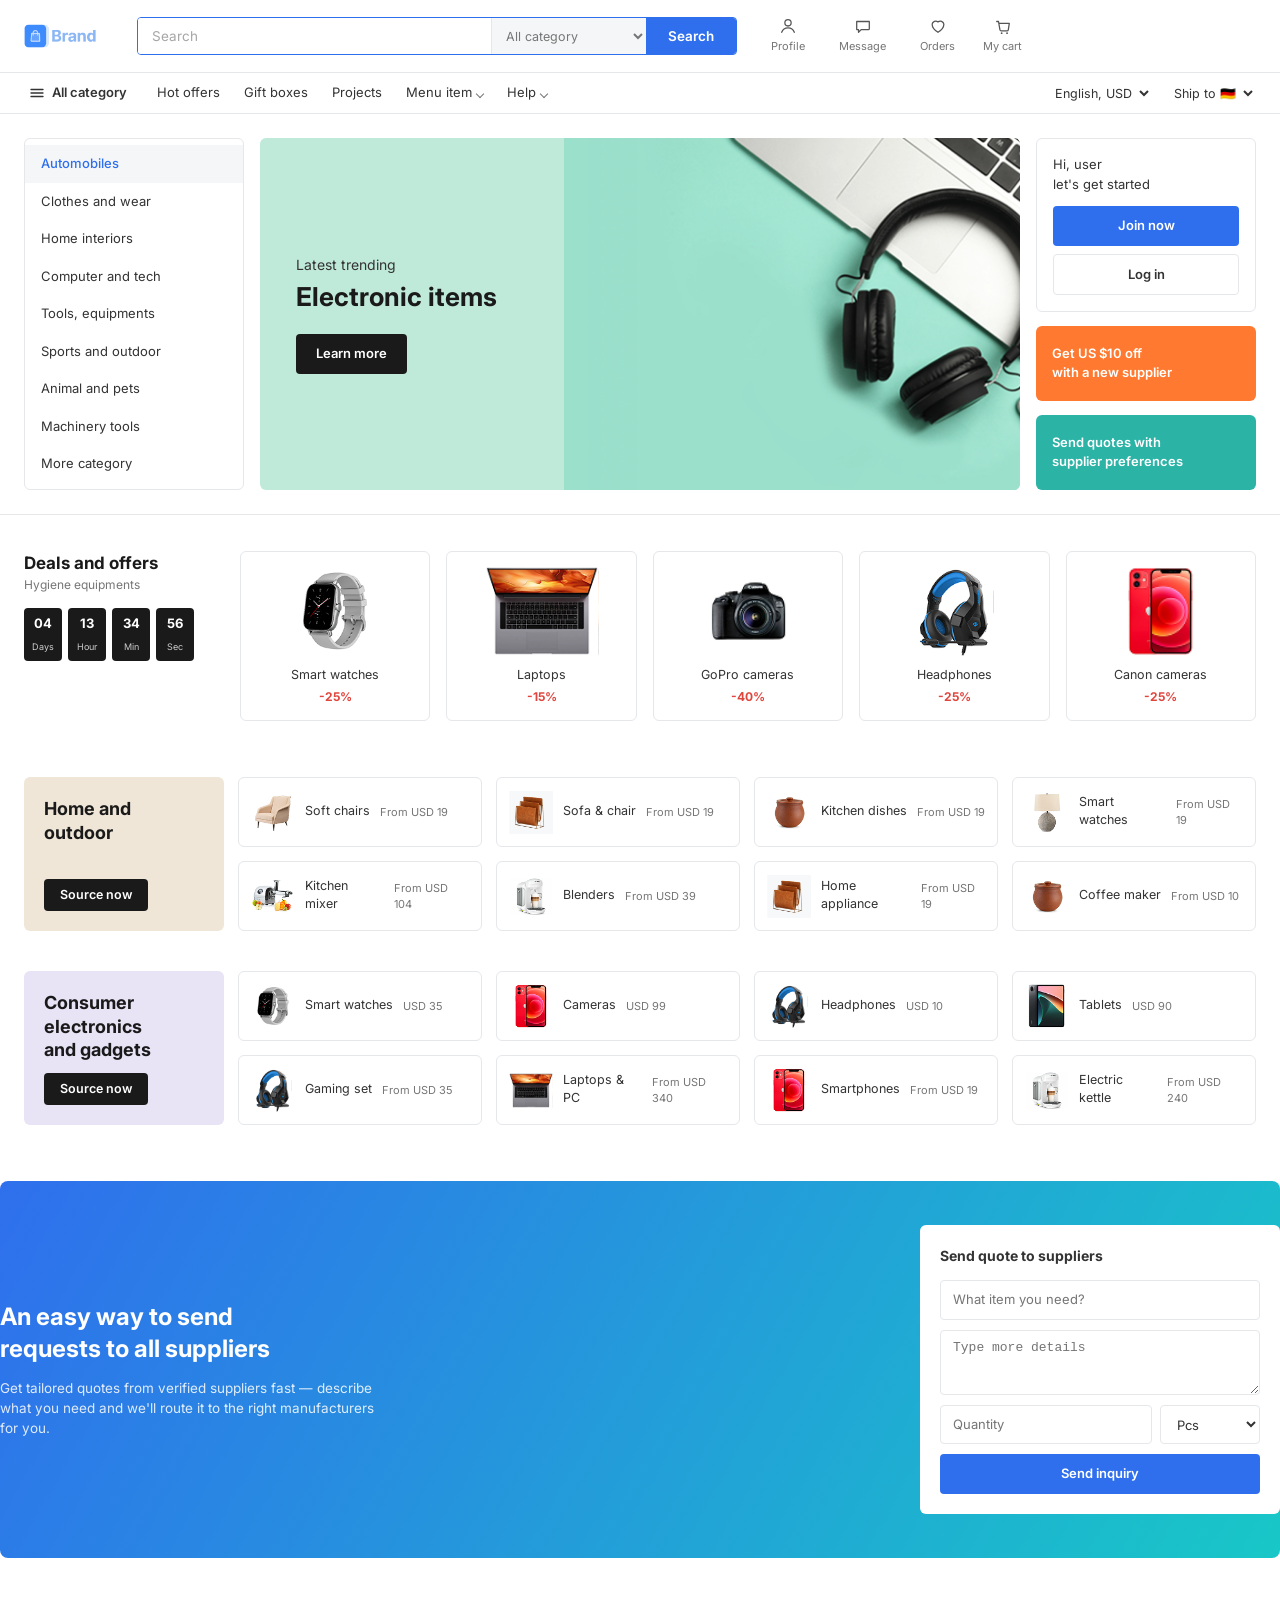
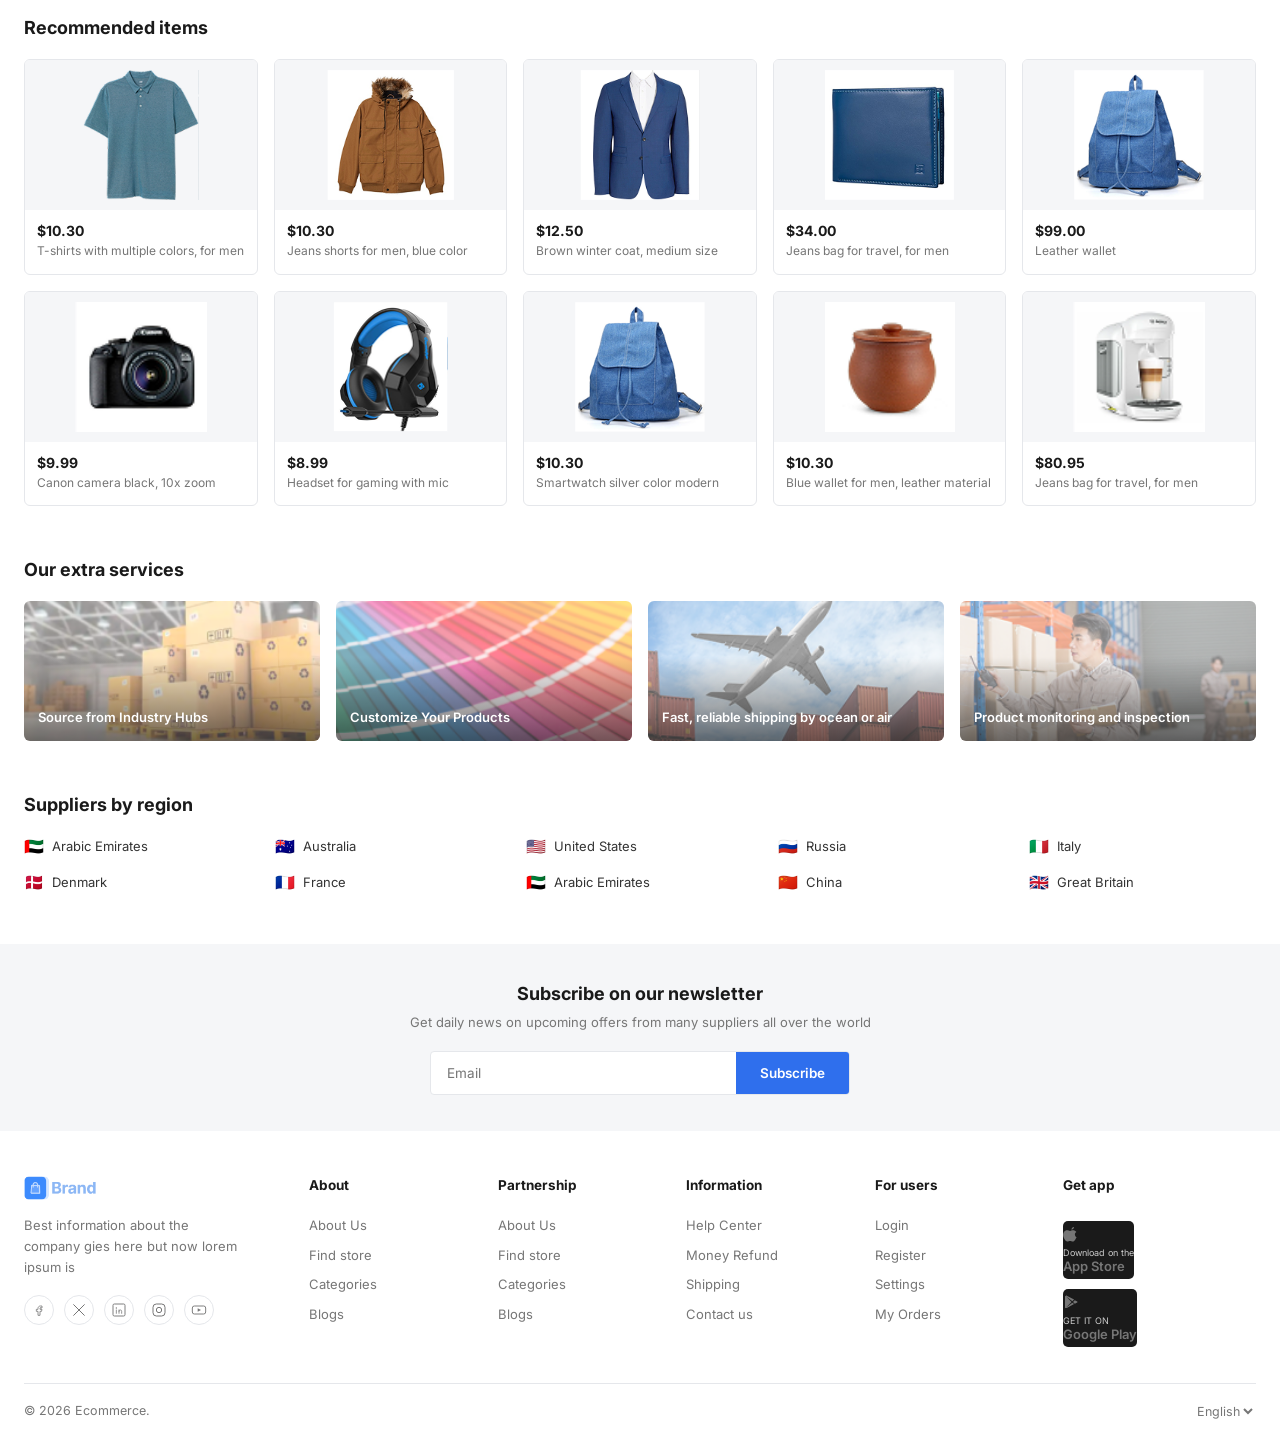
==== commit 95924063: "Week 3 complete - product details page with interactivity" ====
--- a/index.html
+++ b/index.html
@@ -48,10 +48,10 @@
             <svg width="18" height="18" viewBox="0 0 20 20" fill="none"><path d="M10 17s-6.5-4.2-6.5-9A4 4 0 0110 5.5 4 4 0 0116.5 8c0 4.8-6.5 9-6.5 9z" stroke="currentColor" stroke-width="1.4" stroke-linejoin="round"/></svg>
             <span>Orders</span>
           </button>
-          <button class="account-link">
-            <svg width="18" height="18" viewBox="0 0 20 20" fill="none"><path d="M3 5h2l1.6 9.2a1.5 1.5 0 001.5 1.3h6.3a1.5 1.5 0 001.48-1.25L17 7H6" stroke="currentColor" stroke-width="1.4" stroke-linecap="round" stroke-linejoin="round"/><circle cx="8.5" cy="18" r="1" fill="currentColor"/><circle cx="14.5" cy="18" r="1" fill="currentColor"/></svg>
-            <span>My cart</span>
-          </button>
+          <a href="cart.html" class="account-link">
+  <svg width="18" height="18" viewBox="0 0 20 20" fill="none"><path d="M3 5h2l1.6 9.2a1.5 1.5 0 001.5 1.3h6.3a1.5 1.5 0 001.48-1.25L17 7H6" stroke="currentColor" stroke-width="1.4" stroke-linecap="round" stroke-linejoin="round"/><circle cx="8.5" cy="18" r="1" fill="currentColor"/><circle cx="14.5" cy="18" r="1" fill="currentColor"/></svg>
+  <span>My cart</span>
+</a>
 
           <button class="hamburger" id="hamburgerBtn" aria-label="Open menu" aria-expanded="false">
             <span></span><span></span><span></span>
@@ -538,6 +538,7 @@
 
   </footer>
 
+  
   <script src="js/main.js"></script>
 </body>
-</html>
+</html>
--- a/css/style.css
+++ b/css/style.css
@@ -11,6 +11,8 @@
   --color-bg:                  #FFFFFF;
   --color-bg-soft:               #F5F6F8;
   --color-orange:                  #FF7A30;
+  --color-green:                    #1A9E5C;
+  --color-red:                       #E0463E;
 
   --font-body: 'Inter', -apple-system, BlinkMacSystemFont, sans-serif;
 
@@ -63,6 +65,11 @@
   border: 1.5px solid var(--color-blue);
   border-radius: 4px;
   overflow: hidden;
+  transition: box-shadow 0.2s, border-color 0.2s;
+}
+.search-form.is-focused {
+  box-shadow: 0 0 0 3px rgba(47, 111, 237, 0.15);
+  border-color: var(--color-blue-dark);
 }
 .search-form input {
   flex: 1;
@@ -104,6 +111,7 @@
   align-items: center;
   gap: 3px;
   color: var(--color-text);
+  position: relative;
 }
 .account-link svg { color: #555; }
 .account-link span {
@@ -113,6 +121,23 @@
 }
 .account-link:hover svg,
 .account-link:hover span { color: var(--color-blue); }
+
+/* Cart count badge */
+.cart-count {
+  position: absolute;
+  top: -6px;
+  right: -6px;
+  background: var(--color-red);
+  color: #fff;
+  font-size: 10px;
+  font-weight: 700;
+  width: 18px;
+  height: 18px;
+  border-radius: 50%;
+  display: flex;
+  align-items: center;
+  justify-content: center;
+}
 
 .hamburger {
   display: none;
@@ -243,9 +268,11 @@
   font-weight: 600;
   padding: 10px 20px;
   border-radius: 4px;
-  transition: background 0.15s, opacity 0.15s;
+  transition: background 0.15s, opacity 0.15s, transform 0.15s, box-shadow 0.15s;
   cursor: pointer;
-}
+  gap: 6px;
+}
+.btn:active { transform: scale(0.97); }
 .btn--block { width: 100%; }
 .btn--sm { padding: 7px 16px; font-size: 12.5px; }
 .btn--primary { background: var(--color-blue); color: #fff; }
@@ -254,6 +281,33 @@
 .btn--dark:hover { opacity: 0.85; }
 .btn--outline { background: #fff; color: var(--color-text); border: 1px solid var(--color-line); }
 .btn--outline:hover { border-color: var(--color-blue); color: var(--color-blue); }
+.btn--orange { background: var(--color-orange); color: #fff; }
+.btn--orange:hover { opacity: 0.9; }
+
+/* Add to Cart button */
+.btn--add-cart {
+  background: var(--color-blue);
+  color: #fff;
+  font-size: 14px;
+  padding: 12px 28px;
+  gap: 8px;
+}
+.btn--add-cart:hover {
+  background: var(--color-blue-dark);
+  box-shadow: 0 4px 12px rgba(47, 111, 237, 0.3);
+}
+.btn--add-cart.added {
+  background: var(--color-green);
+}
+
+/* Wishlist button */
+.btn--wishlist {
+  gap: 6px;
+}
+.btn--wishlist.is-saved {
+  color: var(--color-red);
+  border-color: var(--color-red);
+}
 
 /* =====================================================
    HERO
@@ -366,9 +420,9 @@
   border-radius: 6px;
   padding: 14px;
   text-align: center;
-  transition: box-shadow 0.15s, border-color 0.15s;
-}
-.deal-card:hover { box-shadow: 0 6px 18px rgba(0,0,0,0.06); border-color: var(--color-blue); }
+  transition: box-shadow 0.15s, border-color 0.15s, transform 0.15s;
+}
+.deal-card:hover { box-shadow: 0 6px 18px rgba(0,0,0,0.06); border-color: var(--color-blue); transform: translateY(-2px); }
 .deal-card img { width: 100%; height: 90px; object-fit: contain; margin-bottom: 10px; }
 .deal-card__name { font-size: 12.5px; color: var(--color-text); margin-bottom: 4px; }
 .deal-card__off { font-size: 12px; font-weight: 700; color: #E0463E; }
@@ -409,8 +463,9 @@
   display: flex;
   align-items: center;
   gap: 10px;
-}
-.mini-card:hover { border-color: var(--color-blue); }
+  transition: border-color 0.15s, box-shadow 0.15s;
+}
+.mini-card:hover { border-color: var(--color-blue); box-shadow: 0 4px 12px rgba(0,0,0,0.05); }
 .mini-card img { width: 44px; height: 44px; object-fit: contain; flex-shrink: 0; }
 .mini-card p { font-size: 12.5px; color: var(--color-text); margin-bottom: 2px; }
 .mini-card span { font-size: 11px; color: var(--color-muted); }
@@ -478,9 +533,9 @@
   border-radius: 6px;
   overflow: hidden;
   display: block;
-  transition: box-shadow 0.15s, border-color 0.15s;
-}
-.product-card:hover { box-shadow: 0 8px 20px rgba(0,0,0,0.07); border-color: var(--color-blue); }
+  transition: box-shadow 0.15s, border-color 0.15s, transform 0.15s;
+}
+.product-card:hover { box-shadow: 0 8px 20px rgba(0,0,0,0.07); border-color: var(--color-blue); transform: translateY(-3px); }
 .product-card img {
   width: 100%;
   height: 150px;
@@ -649,6 +704,7 @@
   border: 1px solid var(--color-line);
   border-radius: 4px;
   color: var(--color-muted);
+  transition: all 0.15s;
 }
 .view-toggle--active { background: var(--color-bg-soft); color: var(--color-blue); border-color: var(--color-blue); }
 
@@ -725,6 +781,7 @@
   border-radius: 4px;
   font-size: 12.5px;
   color: var(--color-text);
+  transition: all 0.15s;
 }
 .pagination__pages button:hover { border-color: var(--color-blue); color: var(--color-blue); }
 .pagination__pages button.is-active { background: var(--color-blue); border-color: var(--color-blue); color: #fff; }
@@ -760,7 +817,10 @@
   left: 12px;
   font-size: 12px;
   font-weight: 600;
-  color: #1A9E5C;
+  color: var(--color-green);
+  background: rgba(26, 158, 92, 0.1);
+  padding: 4px 10px;
+  border-radius: 4px;
 }
 .product-gallery__thumbs { display: flex; gap: 8px; margin-top: 12px; }
 .thumb {
@@ -770,9 +830,11 @@
   padding: 4px;
   background: #fff;
   flex-shrink: 0;
+  cursor: pointer;
+  transition: border-color 0.15s, box-shadow 0.15s;
 }
 .thumb img { width: 100%; height: 100%; object-fit: contain; }
-.thumb.is-active, .thumb:hover { border-color: var(--color-blue); }
+.thumb.is-active, .thumb:hover { border-color: var(--color-blue); box-shadow: 0 2px 8px rgba(47, 111, 237, 0.15); }
 
 /* Info */
 .product-info h1 { font-size: 19px; font-weight: 700; color: var(--color-ink); margin-bottom: 8px; line-height: 1.4; }
@@ -790,6 +852,79 @@
 .price-tier:last-child { border-right: none; }
 .price-tier__price { font-size: 15px; font-weight: 700; color: var(--color-ink); margin-bottom: 4px; }
 .price-tier__range { font-size: 11.5px; color: var(--color-muted); }
+
+/* Size Selector */
+.size-selector {
+  margin-bottom: 18px;
+}
+.size-selector label {
+  display: block;
+  font-size: 13.5px;
+  font-weight: 600;
+  color: var(--color-ink);
+  margin-bottom: 8px;
+}
+.size-dropdown {
+  width: 100%;
+  padding: 10px 14px;
+  border: 1.5px solid var(--color-line);
+  border-radius: 6px;
+  font-size: 13.5px;
+  color: var(--color-text);
+  background: var(--color-bg);
+  cursor: pointer;
+  transition: border-color 0.15s, box-shadow 0.15s;
+}
+.size-dropdown:hover,
+.size-dropdown:focus {
+  border-color: var(--color-blue);
+  box-shadow: 0 0 0 3px rgba(47, 111, 237, 0.1);
+  outline: none;
+}
+
+/* Cart Actions */
+.cart-actions {
+  display: flex;
+  flex-direction: column;
+  gap: 10px;
+  margin-bottom: 18px;
+}
+
+.quantity-selector {
+  display: flex;
+  align-items: center;
+  gap: 0;
+  border: 1px solid var(--color-line);
+  border-radius: 6px;
+  overflow: hidden;
+  width: fit-content;
+}
+.qty-btn {
+  width: 36px;
+  height: 40px;
+  display: flex;
+  align-items: center;
+  justify-content: center;
+  background: var(--color-bg-soft);
+  border: none;
+  font-size: 16px;
+  font-weight: 600;
+  color: var(--color-text);
+  cursor: pointer;
+  transition: background 0.15s;
+}
+.qty-btn:hover { background: var(--color-line); }
+.quantity-selector input {
+  width: 50px;
+  height: 40px;
+  text-align: center;
+  border: none;
+  border-left: 1px solid var(--color-line);
+  border-right: 1px solid var(--color-line);
+  font-size: 14px;
+  font-weight: 600;
+  color: var(--color-ink);
+}
 
 .spec-table { width: 100%; border-collapse: collapse; font-size: 13px; }
 .spec-table td { padding: 9px 0; border-bottom: 1px solid var(--color-line); }
@@ -836,16 +971,124 @@
   color: var(--color-muted);
   padding-bottom: 12px;
   border-bottom: 2px solid transparent;
-}
+  cursor: pointer;
+  background: none;
+  transition: color 0.15s, border-color 0.15s;
+}
+.tab-nav__item:hover { color: var(--color-blue); }
 .tab-nav__item.is-active { color: var(--color-blue); border-color: var(--color-blue); }
 .tab-panel { display: none; font-size: 13.5px; color: var(--color-text); line-height: 1.7; }
 .tab-panel.is-active { display: block; }
 .tab-panel p { margin-bottom: 14px; }
 .feature-list { margin-top: 14px; display: flex; flex-direction: column; gap: 8px; font-size: 13px; color: var(--color-text); }
 
+/* Reviews Section */
+.reviews-summary {
+  display: grid;
+  grid-template-columns: 160px 1fr;
+  gap: 28px;
+  padding: 20px;
+  background: var(--color-bg-soft);
+  border-radius: 6px;
+  margin-bottom: 24px;
+}
+.reviews-summary__left h3 {
+  font-size: 32px;
+  font-weight: 700;
+  color: var(--color-ink);
+}
+.reviews-summary__left h3 span {
+  font-size: 16px;
+  font-weight: 400;
+  color: var(--color-muted);
+}
+.reviews-stars {
+  color: #E8A33D;
+  font-size: 16px;
+  margin: 6px 0;
+}
+.reviews-summary__left p {
+  font-size: 12.5px;
+  color: var(--color-muted);
+}
+.reviews-summary__right {
+  display: flex;
+  flex-direction: column;
+  gap: 8px;
+}
+.rating-bar {
+  display: grid;
+  grid-template-columns: 50px 1fr 30px;
+  align-items: center;
+  gap: 10px;
+  font-size: 12.5px;
+}
+.rating-bar span:first-child { color: var(--color-muted); }
+.rating-bar span:last-child { color: var(--color-muted); text-align: right; }
+.bar {
+  height: 6px;
+  background: var(--color-line);
+  border-radius: 3px;
+  overflow: hidden;
+}
+.bar .fill {
+  height: 100%;
+  background: #E8A33D;
+  border-radius: 3px;
+}
+
+.reviews-list {
+  display: flex;
+  flex-direction: column;
+  gap: 18px;
+}
+.review-item {
+  border: 1px solid var(--color-line);
+  border-radius: 6px;
+  padding: 16px;
+}
+.review-item__header {
+  display: flex;
+  align-items: center;
+  gap: 12px;
+  margin-bottom: 10px;
+}
+.reviewer-avatar {
+  width: 36px;
+  height: 36px;
+  border-radius: 50%;
+  background: var(--color-blue);
+  color: #fff;
+  display: flex;
+  align-items: center;
+  justify-content: center;
+  font-size: 12px;
+  font-weight: 700;
+}
+.reviewer-name {
+  font-size: 13.5px;
+  font-weight: 600;
+  color: var(--color-ink);
+}
+.review-date {
+  font-size: 11.5px;
+  color: var(--color-muted);
+}
+.review-stars {
+  margin-left: auto;
+  color: #E8A33D;
+  font-size: 13px;
+}
+.review-text {
+  font-size: 13px;
+  color: var(--color-text);
+  line-height: 1.6;
+}
+
 .you-may-like { border: 1px solid var(--color-line); border-radius: 6px; padding: 16px; }
 .you-may-like h4 { font-size: 13.5px; font-weight: 700; margin-bottom: 14px; }
-.you-may-like__item { display: flex; gap: 10px; align-items: center; margin-bottom: 14px; }
+.you-may-like__item { display: flex; gap: 10px; align-items: center; margin-bottom: 14px; transition: transform 0.15s; }
+.you-may-like__item:hover { transform: translateX(4px); }
 .you-may-like__item img { width: 42px; height: 42px; object-fit: contain; background: var(--color-bg-soft); border-radius: 4px; flex-shrink: 0; }
 .you-may-like__item p { font-size: 12px; color: var(--color-text); line-height: 1.4; margin-bottom: 2px; }
 .you-may-like__item span { font-size: 11.5px; color: var(--color-muted); }
@@ -863,8 +1106,6 @@
 }
 .discount-banner h3 { color: #fff; font-size: 17px; font-weight: 700; margin-bottom: 4px; }
 .discount-banner p { color: rgba(255,255,255,0.8); font-size: 13px; }
-.btn--orange { background: var(--color-orange); color: #fff; }
-.btn--orange:hover { opacity: 0.9; }
 
 /* =====================================================
    FOOTER
@@ -1008,6 +1249,7 @@
   .product-detail__grid { grid-template-columns: 1fr 1fr; }
   .product-detail__grid > .supplier-card { grid-column: 1 / -1; }
   .product-detail__lower { grid-template-columns: 1fr; }
+  .reviews-summary { grid-template-columns: 1fr; }
 }
 
 @media (max-width: 1023px) {
@@ -1031,6 +1273,6 @@
   .price-tiers { flex-direction: column; }
   .price-tier { border-right: none; border-bottom: 1px solid var(--color-line); }
   .discount-banner { flex-direction: column; gap: 14px; text-align: center; }
-}
-.card1{
-  display:flex+  .cart-actions { flex-direction: column; }
+  .btn--add-cart { width: 100%; }
+}
